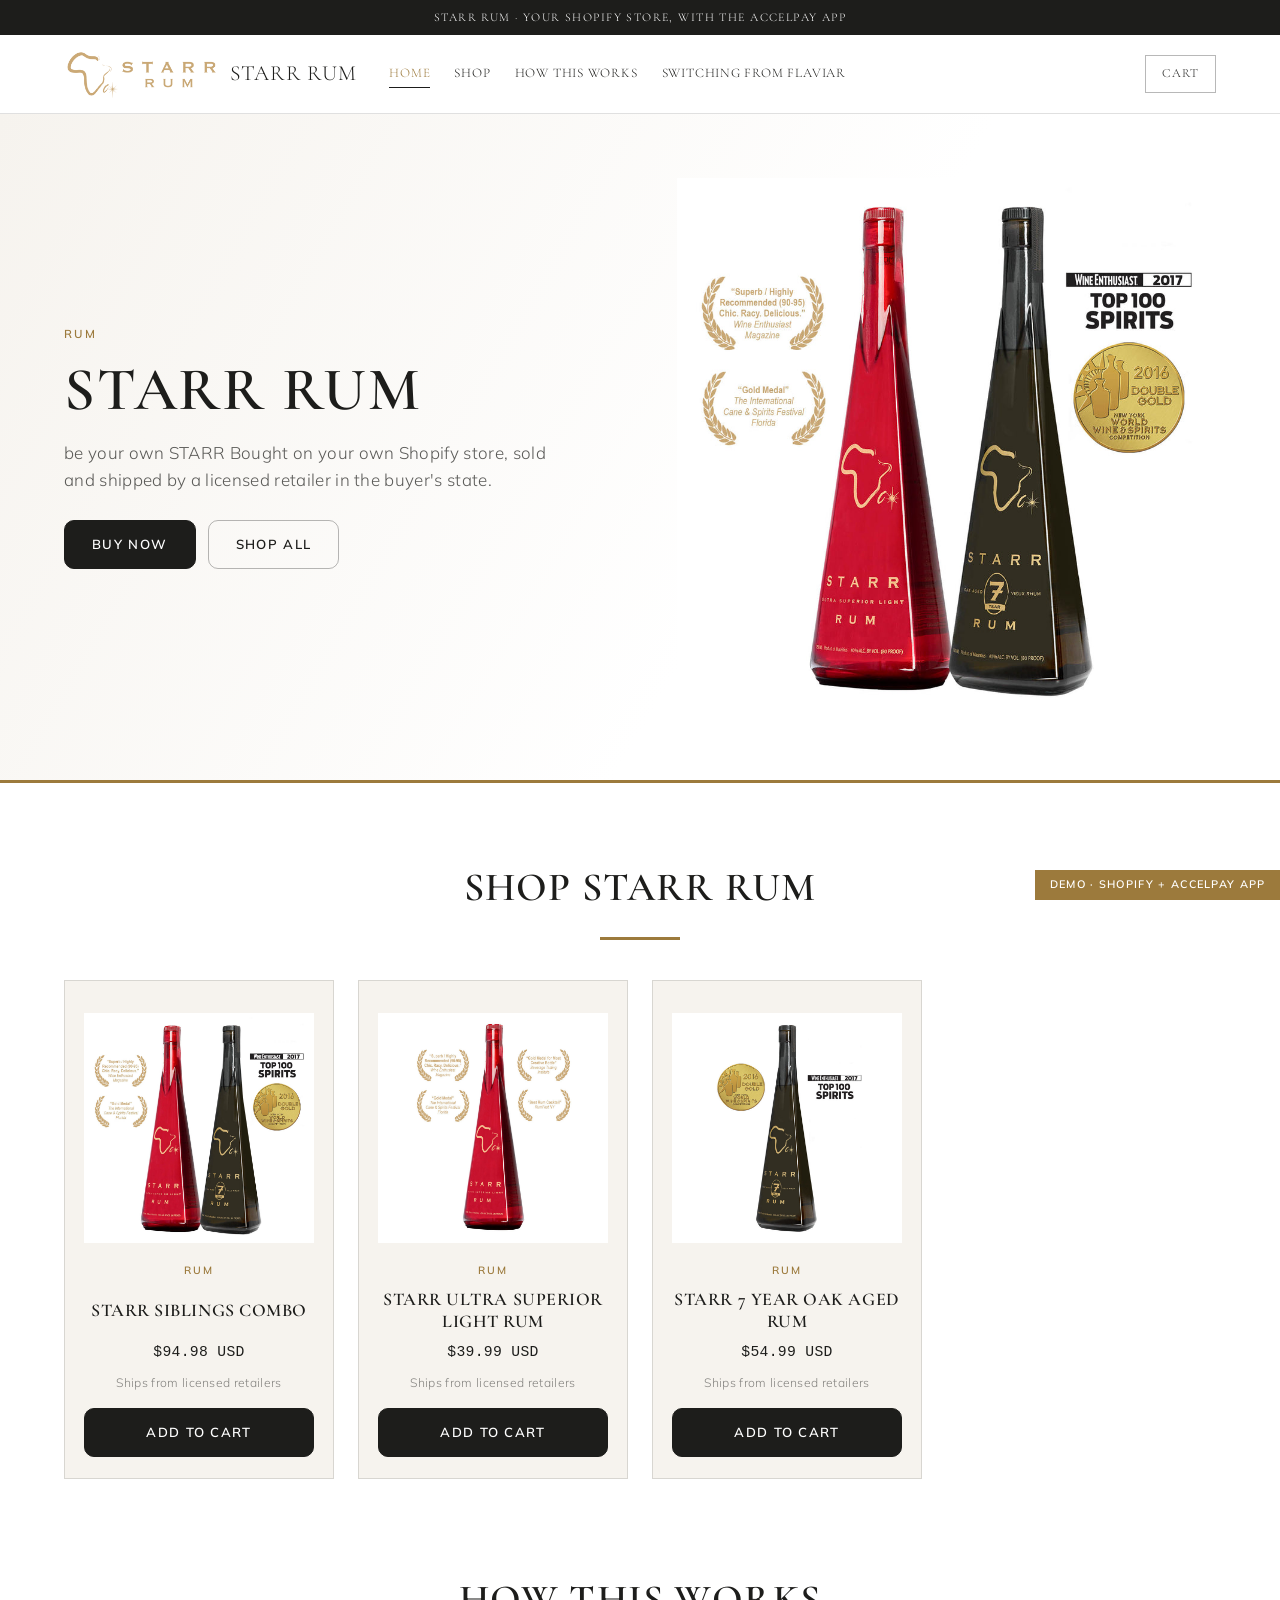
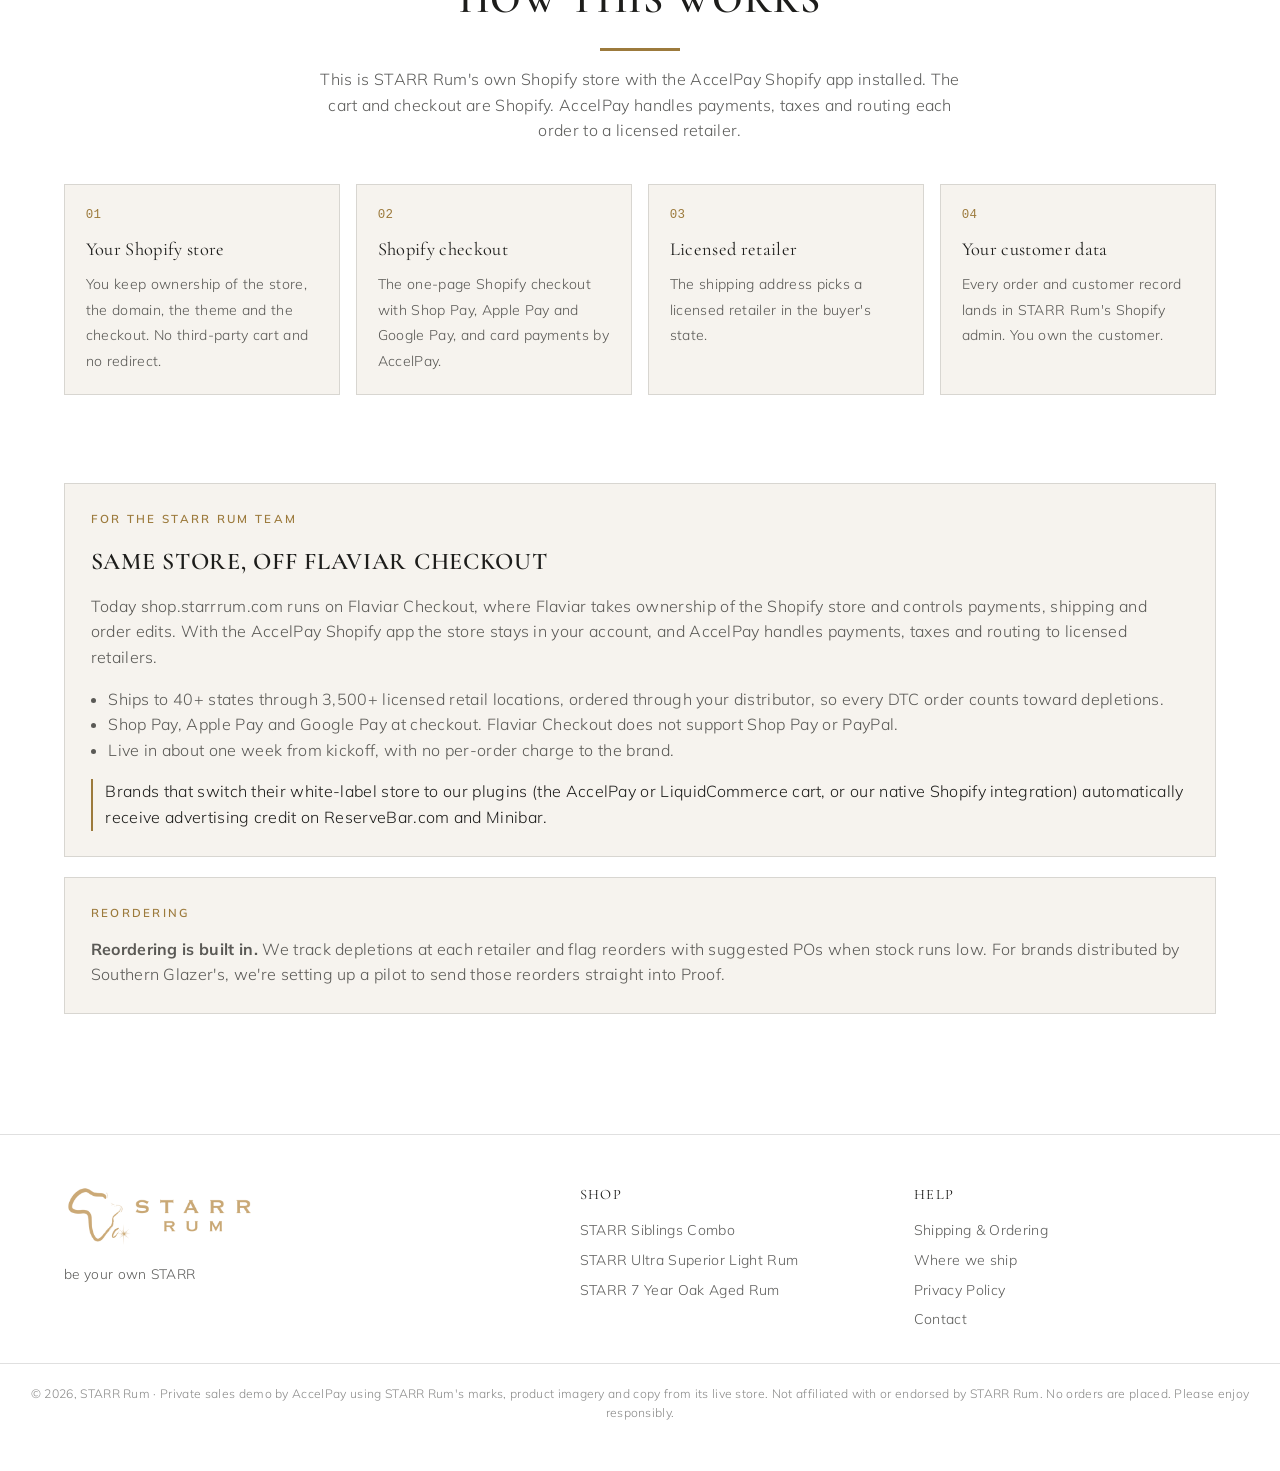
==== index.html @ 3e8ddb66 "Flaviar switch demo, Nov 2026" ====
<!doctype html>
<html lang="en">
<head>
<meta charset="utf-8">
<meta name="viewport" content="width=device-width,initial-scale=1">
<title>STARR Rum | AccelPay demo</title>
<meta name="robots" content="noindex,nofollow">
<link rel="icon" href="assets/logo.png">
<link rel="preconnect" href="https://fonts.googleapis.com">
<link rel="preconnect" href="https://fonts.gstatic.com" crossorigin>
<link rel="stylesheet" href="https://fonts.googleapis.com/css2?family=Cormorant+Garamond:wght@500;600;700&family=Mulish:wght@300;400;600;700&display=swap">
<link rel="stylesheet" href="styles.css?v=1">
</head>
<body>
<div class="announce">STARR Rum &middot; your Shopify store, with the AccelPay app</div>
<header class="top">
  <div class="hdr">
    <a href="index.html" class="brand-link"><img class="logo" src="assets/logo.png" alt="STARR Rum"><span class="wordmark">STARR Rum</span></a>
    <nav class="main">
      <a href="index.html" aria-current="page">Home</a><a href="index.html#shop">Shop</a><a href="index.html#how">How this works</a><a href="index.html#switch">Switching from Flaviar</a>
    </nav>
    <div class="hdr-actions">
      <button class="burger" id="burger" aria-label="Menu">&#9776;</button>
      <button class="cart-pill" data-cart-toggle aria-label="Open cart">
        <span class="lbl">Cart</span>
        <span class="count" data-cart-count hidden>0</span>
      </button>
    </div>
  </div>
</header>

<section class="hero">
  <div class="hero-inner">
    <div>
      <div class="eyebrow">rum</div>
      <h1>STARR Rum</h1>
      <p>be your own STARR Bought on your own Shopify store, sold and shipped by a licensed retailer in the buyer's state.</p>
      <div style="display:flex;gap:.75rem;flex-wrap:wrap"><a class="btn" href="product.html?p=rum-bundle">Buy now</a><a class="btn ghost" href="#shop">Shop all</a></div>
    </div>
    <div class="shot"><img src="assets/p-rum-bundle.jpg" alt="STARR Siblings Combo"></div>
  </div>
</section>

<section class="band" id="shop">
  <div class="section-head">
    <h2>Shop STARR Rum</h2>
    <div class="rule"></div>
    <p style="font-size:.9rem;color:var(--muted)"></p>
  </div>
  <div class="grid" id="collection-grid"></div>
</section>

<section class="band" id="how" style="padding-top:1rem">
  <div class="section-head">
    <h2>How this works</h2>
    <div class="rule"></div>
    <p>This is STARR Rum's own Shopify store with the AccelPay Shopify app installed. The cart and checkout are Shopify. AccelPay handles payments, taxes and routing each order to a licensed retailer.</p>
  </div>
  <div class="how">
    <div class="step"><span class="n">01</span><b>Your Shopify store</b><span>You keep ownership of the store, the domain, the theme and the checkout. No third-party cart and no redirect.</span></div>
    <div class="step"><span class="n">02</span><b>Shopify checkout</b><span>The one-page Shopify checkout with Shop Pay, Apple Pay and Google Pay, and card payments by AccelPay.</span></div>
    <div class="step"><span class="n">03</span><b>Licensed retailer</b><span>The shipping address picks a licensed retailer in the buyer's state.</span></div>
    <div class="step"><span class="n">04</span><b>Your customer data</b><span>Every order and customer record lands in STARR Rum's Shopify admin. You own the customer.</span></div>
  </div>
</section>

<section class="band" id="switch" style="padding-top:1rem">
  <div class="panel">
    <div class="eyebrow">For the STARR Rum team</div>
    <h2>Same store, off Flaviar Checkout</h2>
    <p style="margin:0 0 1rem">Today shop.starrrum.com runs on Flaviar Checkout, where Flaviar takes ownership of the Shopify store and controls payments, shipping and order edits. With the AccelPay Shopify app the store stays in your account, and AccelPay handles payments, taxes and routing to licensed retailers.</p>
    <ul style="margin:0 0 1rem;padding-left:1.1rem"><li>Ships to 40+ states through 3,500+ licensed retail locations, ordered through your distributor, so every DTC order counts toward depletions.</li><li>Shop Pay, Apple Pay and Google Pay at checkout. Flaviar Checkout does not support Shop Pay or PayPal.</li><li>Live in about one week from kickoff, with no per-order charge to the brand.</li></ul>
    <p class="credit">Brands that switch their white-label store to our plugins (the AccelPay or LiquidCommerce cart, or our native Shopify integration) automatically receive advertising credit on ReserveBar.com and Minibar.</p>
  </div>
  <div class="panel">
    <div class="eyebrow">Reordering</div>
    <p style="margin:0" class="reorder"><b>Reordering is built in.</b> We track depletions at each retailer and flag reorders with suggested POs when stock runs low. For brands distributed by Southern Glazer's, we're setting up a pilot to send those reorders straight into Proof.</p>
  </div>
</section>
<footer class="site">
  <div class="ft">
    <div>
      <img src="assets/logo.png" alt="STARR Rum" style="height:64px;width:auto">
      <p style="font-size:.86rem;margin-top:1rem;max-width:24rem;color:var(--muted)">be your own STARR</p>
    </div>
    <div><h4>Shop</h4><ul><li><a href="product.html?p=rum-bundle">STARR Siblings Combo</a></li><li><a href="product.html?p=ultra-superior-light-rum">STARR Ultra Superior Light Rum</a></li><li><a href="product.html?p=oak-age-7yr-vieux-rhum-rum">STARR 7 Year Oak Aged Rum</a></li></ul></div>
    <div><h4>Help</h4><ul>
      <li><a href="index.html#how">Shipping &amp; Ordering</a></li>
      <li><a href="index.html#how">Where we ship</a></li>
      <li><a href="#">Privacy Policy</a></li>
      <li><a href="#">Contact</a></li></ul></div>
  </div>
  <div class="legal-row">
    &copy; 2026, STARR Rum &middot; Private sales demo by AccelPay using STARR Rum's marks, product imagery and copy from its live store. Not affiliated with or endorsed by STARR Rum.
    No orders are placed. Please enjoy responsibly.
  </div>
</footer>

<div class="scrim" id="scrim"></div>
<aside class="drawer" id="drawer" aria-label="Your cart">
  <div class="dh"><h2>Your cart</h2><button class="x" id="drawer-close" aria-label="Close">&times;</button></div>
  <div class="cols"><span>Product</span><span>Total</span></div>
  <div class="items" id="drawer-items"></div>
  <div class="df" id="drawer-foot"></div>
</aside>
<div class="ribbon">Demo &middot; Shopify + AccelPay app</div>
<script src="data.js?v=1"></script>
<script src="app.js?v=1"></script>
</body>
</html>
---- styles.css ----
/* STARR Rum x AccelPay demo. Base: woodsonwhiskey-accelpay-demo. */

:root {
  --black: #ffffff; --panel: #f6f3ee; --panel-2: #ece7df; --ink: #1d1d1b;
  --muted: rgba(29,29,27,.72); --muted-2: rgba(29,29,27,.52); --line: rgba(0,0,0,.12); --line-2: rgba(0,0,0,.28);
  --gold: #1d1d1b; --gold-hi: #9c7a3c; --gold-soft: rgba(0,0,0,.05); --green: #2f6b4f; --red: #c00000;
  --head: #1d1d1b; --btn-ink: #ffffff; --img-bg: #f6f3ee; --drawer-bg: #ffffff; --ann-bg: #1d1d1b; --ann-ink: #ffffff; --co-head-bg: #ffffff;
  --serif: "Cormorant Garamond", Georgia, serif; --sans: "Mulish", -apple-system, BlinkMacSystemFont, "Helvetica Neue", Arial, sans-serif;
  --mono: ui-monospace, SFMono-Regular, Menlo, monospace; --maxw: 1200px; --btn-radius: 10px;
  --cart-glyph: url("data:image/svg+xml;utf8,<svg xmlns='http://www.w3.org/2000/svg' viewBox='0 0 24 24' fill='none' stroke='black' stroke-width='2' stroke-linecap='round' stroke-linejoin='round'><path d='M6 2 3 6v14a2 2 0 0 0 2 2h14a2 2 0 0 0 2-2V6l-3-4z'/><path d='M3 6h18'/><path d='M16 10a4 4 0 0 1-8 0'/></svg>");
}

* { box-sizing: border-box; }
html { scroll-behavior: smooth; }
body {
  margin: 0; background: var(--black); color: var(--ink);
  font-family: var(--sans); font-weight: 300; font-size: 16px; line-height: 1.6;
  letter-spacing: .02em; -webkit-font-smoothing: antialiased;
}
img { max-width: 100%; display: block; }
a { color: inherit; }
button { font: inherit; cursor: pointer; color: inherit; }
:focus-visible { outline: 2px solid var(--gold); outline-offset: 2px; }

/* ---------------------------------------------------------------- header */
.announce {
  background: var(--ann-bg); color: var(--ann-ink); text-align: center;
  font-family: var(--serif); font-size: .74rem; letter-spacing: .12em;
  text-transform: uppercase; padding: .5rem 1rem;
}
header.top { position: sticky; top: 0; z-index: 60; background: var(--black); border-bottom: 1px solid var(--line); }
.hdr { max-width: var(--maxw); margin: 0 auto; padding: .8rem 1.5rem; display: flex; align-items: center; gap: 2rem; }
.hdr img.logo { height: 62px; width: auto; }
nav.main { display: flex; gap: 1.5rem; flex-wrap: wrap; }
nav.main a {
  font-family: var(--serif); font-size: .82rem; letter-spacing: .06em; text-transform: uppercase;
  text-decoration: none; color: var(--head); padding: .2rem 0; border-bottom: 1px solid transparent;
}
nav.main a:hover, nav.main a[aria-current] { color: var(--gold-hi); border-bottom-color: var(--gold); }
.hdr-actions { margin-left: auto; display: flex; align-items: center; gap: .75rem; }
.cart-pill {
  display: inline-flex; align-items: center; gap: .5rem; background: transparent;
  border: 1px solid var(--line-2); color: var(--head); padding: .5rem 1rem;
  font-family: var(--serif); font-size: .78rem; letter-spacing: .08em; text-transform: uppercase;
}
.cart-pill:hover { border-color: var(--gold); color: var(--gold-hi); }
.cart-pill .count {
  background: var(--gold); color: var(--btn-ink); min-width: 1.35rem; height: 1.35rem; border-radius: 999px;
  display: inline-grid; place-items: center; font-family: var(--mono); font-size: .7rem; padding: 0 .3rem;
}
.cart-pill .count[hidden] { display: none; }
.burger { display: none; background: none; border: none; font-size: 1.5rem; line-height: 1; color: var(--head); }

/* ---------------------------------------------------------------- type + buttons */
.eyebrow { font-family: var(--sans); font-size: .72rem; font-weight: 600; letter-spacing: .2em; text-transform: uppercase; color: var(--gold-hi); margin-bottom: .9rem; }
h1, h2, h3 { font-family: var(--serif); font-weight: 400; letter-spacing: .03em; }
.rule { width: 190px; height: 2px; margin: 1.1rem auto 0; background: linear-gradient(90deg, transparent, var(--gold), transparent); }

.btn {
  display: inline-flex; align-items: center; justify-content: center; gap: .5rem;
  background: var(--gold); color: var(--btn-ink); border: 1px solid var(--gold); border-radius: var(--btn-radius, 0);
  padding: .8rem 1.7rem; font-family: var(--sans); font-weight: 600; font-size: .82rem;
  letter-spacing: .1em; text-transform: uppercase; text-decoration: none;
}
.btn:hover { background: var(--gold-hi); border-color: var(--gold-hi); }
.btn.ghost { background: transparent; color: var(--head); border-color: var(--line-2); }
.btn.ghost:hover { border-color: var(--gold); color: var(--gold-hi); }
.btn:disabled { opacity: .4; cursor: not-allowed; }
.btn.block { width: 100%; }

/* ---------------------------------------------------------------- hero */
.hero { position: relative; overflow: hidden; border-bottom: 1px solid var(--line); }
.hero-inner { max-width: var(--maxw); margin: 0 auto; padding: 4rem 1.5rem; display: grid; grid-template-columns: 1.05fr 1fr; gap: 3rem; align-items: center; }
.hero h1 { font-size: clamp(2.3rem, 5.4vw, 3.8rem); line-height: 1.08; margin: 0 0 1rem; text-transform: uppercase; }
.hero p { color: var(--muted); font-size: 1.06rem; margin: 0 0 1.7rem; max-width: 32rem; }
.hero .shot img { width: 100%; max-height: 560px; object-fit: contain; }

/* ---------------------------------------------------------------- sections */
.band { max-width: var(--maxw); margin: 0 auto; padding: 4.5rem 1.5rem; }
.section-head { text-align: center; margin-bottom: 2.5rem; }
.section-head h2 { font-size: clamp(1.8rem, 4vw, 2.5rem); margin: 0; text-transform: uppercase; }
.section-head p { color: var(--muted); margin: 1rem auto 0; max-width: 40rem; }

.grid { display: grid; grid-template-columns: repeat(auto-fill, minmax(240px, 1fr)); gap: 1.5rem; }
.card {
  background: var(--panel); border: 1px solid var(--line); padding: 1.4rem 1.2rem 1.3rem;
  display: flex; flex-direction: column; gap: .55rem; text-align: center; text-decoration: none; color: inherit;
}
.card:hover { border-color: var(--gold); }
.card .shot { height: 250px; display: grid; place-items: center; overflow: hidden; }
.card .shot img { max-height: 250px; width: auto; object-fit: contain; }
.card h3 { font-size: 1.12rem; margin: 0; line-height: 1.25; text-transform: uppercase; min-height: 2.8rem; display: grid; place-items: center; }
.card .tag { font-size: .66rem; font-weight: 600; letter-spacing: .16em; text-transform: uppercase; color: var(--gold-hi); }
.card .price { font-family: var(--mono); font-size: .92rem; margin-top: auto; }
.card .avail { font-size: .76rem; color: var(--muted-2); }

.split { display: grid; grid-template-columns: 1fr 1fr; gap: 3rem; align-items: center; }
.split img { width: 100%; }
.split p { color: var(--muted); }

/* how it works */
.how { display: grid; grid-template-columns: repeat(4, 1fr); gap: 1rem; }
.how .step { border: 1px solid var(--line); padding: 1.3rem; background: var(--panel); }
.how .step b { display: block; font-family: var(--serif); font-weight: 400; font-size: 1.15rem; margin-bottom: .4rem; color: var(--head); }
.how .step span { font-size: .88rem; color: var(--muted); }
.how .step .n { font-family: var(--mono); color: var(--gold-hi); font-size: .78rem; display: block; margin-bottom: .6rem; }

.rb-note {
  display: flex; align-items: center; gap: .75rem; border: 1px solid var(--line); background: var(--panel);
  padding: .7rem .9rem; font-size: .84rem; color: var(--muted);
}
.rb-note b { color: var(--head); font-weight: 600; }
.rb-note a { color: var(--gold-hi); }
.rb-mark { font-family: var(--serif); font-size: .72rem; letter-spacing: .14em; text-transform: uppercase; border: 1px solid var(--gold); color: var(--gold-hi); padding: .2rem .45rem; white-space: nowrap; }

/* ---------------------------------------------------------------- product page (Shopify theme) */
.pdp { display: grid; grid-template-columns: minmax(0,1fr) minmax(0,1fr); gap: 3rem; align-items: start; }
.pdp .gallery { display: flex; flex-direction: column; gap: .8rem; min-width: 0; }
.pdp .gallery .main { background: var(--img-bg); display: grid; place-items: center; min-height: 420px; }
.pdp .gallery .main img { max-height: 560px; width: auto; object-fit: contain; }
.pdp .thumbs { display: flex; gap: .5rem; }
.pdp .thumbs button { width: 64px; height: 64px; border: 1px solid var(--line); background: var(--img-bg); padding: 3px; display: grid; place-items: center; }
.pdp .thumbs button[aria-selected="true"] { border-color: var(--gold); }
.pdp .thumbs img { max-height: 100%; width: auto; }
.pdp .info { display: flex; flex-direction: column; gap: 1rem; min-width: 0; padding-left: 1.5rem; border-left: 1px solid var(--line); }
.pdp h1 { font-size: 2rem; margin: 0; text-transform: uppercase; line-height: 1.15; }
.pdp .price { font-size: 1.05rem; }
.pdp .small { font-size: .8rem; color: var(--muted); }
.pdp .small a { color: var(--gold-hi); }
.pdp .qty-wrap { display: flex; flex-direction: column; gap: .35rem; font-size: .8rem; color: var(--muted); }
.pdp .desc p { color: var(--muted); margin: 0 0 .9rem; font-size: .95rem; }
.pdp .desc b { color: var(--head); font-weight: 600; }
.qty { display: inline-flex; align-items: center; border: 1px solid var(--line-2); width: max-content; }
.qty button { background: none; border: none; width: 2.6rem; min-height: 2.8rem; font-size: 1.1rem; }
.qty span, .qty input { font-family: var(--sans); min-width: 2.2rem; text-align: center; font-size: .95rem; }
.atc { max-width: 380px; }
.fulfil-line { display: flex; gap: .6rem; align-items: flex-start; font-size: .82rem; color: var(--muted); border: 1px solid var(--line); padding: .7rem .8rem; max-width: 460px; }
.fulfil-line img { width: 22px; height: 22px; border-radius: 5px; flex: none; }
.notice { font-size: .85rem; color: var(--muted); border-left: 2px solid var(--gold); padding: .2rem 0 .2rem .75rem; }

/* ---------------------------------------------------------------- Shopify cart drawer (Dawn-style) */
.scrim { position: fixed; inset: 0; background: rgba(0,0,0,.6); opacity: 0; pointer-events: none; transition: opacity .25s; z-index: 90; }
.scrim.on { opacity: 1; pointer-events: auto; }
.drawer { position: fixed; top: 0; right: 0; height: 100%; width: min(420px, 100%); background: var(--drawer-bg); border-left: 1px solid var(--line); z-index: 100; display: flex; flex-direction: column; transform: translateX(100%); transition: transform .28s ease; }
.drawer.on { transform: none; }
.drawer .dh { display: flex; align-items: center; justify-content: space-between; padding: 1.4rem 1.5rem 1rem; }
.drawer .dh h2 { font-size: 1.5rem; margin: 0; }
.drawer .x { background: none; border: none; font-size: 1.7rem; line-height: 1; color: var(--muted); }
.drawer .cols { display: flex; justify-content: space-between; font-size: .66rem; letter-spacing: .12em; text-transform: uppercase; color: var(--muted-2); padding: 0 1.5rem .6rem; border-bottom: 1px solid var(--line); }
.drawer .items { flex: 1; overflow-y: auto; padding: 0 1.5rem; }
.cline { display: grid; grid-template-columns: 76px minmax(0,1fr) auto; gap: 1rem; padding: 1.2rem 0; border-bottom: 1px solid var(--line); }
.cline .im { background: var(--img-bg); display: grid; place-items: center; height: 92px; }
.cline .im img { max-height: 88px; width: auto; }
.cline .nm { font-size: .92rem; line-height: 1.3; }
.cline .pr { font-size: .84rem; color: var(--muted); margin: .2rem 0 .6rem; }
.cline .qrow { display: flex; align-items: center; gap: .6rem; }
.cline .qty button { min-height: 2.2rem; width: 2.2rem; }
.cline .rm { background: none; border: none; color: var(--muted); font-size: 1rem; padding: 0; }
.cline .tot { font-size: .9rem; }
.empty { text-align: center; color: var(--muted); padding: 3rem 1rem; }
.drawer .df { border-top: 1px solid var(--line); padding: 1.2rem 1.5rem 1.5rem; display: flex; flex-direction: column; gap: .7rem; }
.drawer .df .est { display: flex; justify-content: space-between; font-size: 1rem; }
.drawer .df .small { font-size: .78rem; color: var(--muted); }

/* ---------------------------------------------------------------- Shopify one-page checkout */
body.co { background: #fff; color: #141414; font-family: -apple-system, BlinkMacSystemFont, "Segoe UI", Roboto, "Helvetica Neue", Arial, sans-serif; font-weight: 400; letter-spacing: 0; }
.co-head { border-bottom: 1px solid #dedede; background: var(--co-head-bg); }
.co-head .in { max-width: 1100px; margin: 0 auto; padding: .9rem 1.5rem; display: flex; align-items: center; justify-content: space-between; }
.co-head img { height: 54px; width: auto; }
.co-head a.bag { color: var(--gold-hi); font-size: .85rem; text-decoration: none; }
.checkout { display: grid; grid-template-columns: minmax(0,1.15fr) minmax(0,1fr); min-height: calc(100vh - 80px); }
.co-left { padding: 2.2rem clamp(1rem, 4vw, 3.5rem); min-width: 0; }
.co-left .inner { max-width: 560px; margin-left: auto; }
.co-right { background: #f5f5f5; border-left: 1px solid #dedede; padding: 2.2rem clamp(1rem, 3vw, 3rem); min-width: 0; }
.co-right .inner { max-width: 440px; position: sticky; top: 1.5rem; }
.co-h { font-size: 1.3rem; font-weight: 600; margin: 1.8rem 0 .8rem; display: flex; align-items: baseline; justify-content: space-between; gap: 1rem; }
.co-h:first-child { margin-top: 0; }
.co-h small { font-size: .82rem; font-weight: 400; color: #707070; }
.co-field { width: 100%; border: 1px solid #d9d9d9; border-radius: 5px; padding: .85rem .8rem; font: inherit; font-size: .92rem; margin-bottom: .7rem; background: #fff; color: #141414; min-width: 0; }
.co-field:focus { outline: none; border-color: #000; box-shadow: 0 0 0 1px #000; }
.co-row { display: grid; grid-template-columns: 1fr 1fr; gap: .7rem; }
.co-row3 { display: grid; grid-template-columns: 1.3fr 1fr 1fr; gap: .7rem; }
.co-chk { display: flex; gap: .55rem; align-items: center; font-size: .86rem; margin: .1rem 0 .4rem; }
.co-chk input { accent-color: #000; width: 16px; height: 16px; }
.co-empty { background: #f5f5f5; border-radius: 5px; padding: 1rem; font-size: .88rem; color: #707070; }
.rates { border: 1px solid #d9d9d9; border-radius: 5px; overflow: hidden; }
.rate { display: flex; align-items: center; gap: .8rem; padding: .95rem .9rem; border-bottom: 1px solid #d9d9d9; cursor: pointer; }
.rate:last-child { border-bottom: none; }
.rate.on { background: #f6f3ec; box-shadow: inset 0 0 0 1px #000; }
.rate input { accent-color: #000; width: 17px; height: 17px; flex: none; }
.rate .ic { width: 30px; height: 30px; border-radius: 7px; flex: none; }
.rate .t { flex: 1; min-width: 0; font-size: .9rem; }
.rate .t span { display: block; color: #707070; font-size: .8rem; margin-top: .1rem; }
.rate .p { font-size: .9rem; font-weight: 600; white-space: nowrap; }
.callout { display: flex; gap: .55rem; align-items: flex-start; font-size: .78rem; color: #5b4a26; background: #f6f1e6; border: 1px solid #e6dcc6; border-radius: 5px; padding: .6rem .75rem; margin-top: .7rem; }
.callout b { font-weight: 600; }
.callout .dot { width: 8px; height: 8px; border-radius: 50%; background: var(--gold); flex: none; margin-top: .35rem; }
.pay-box { border: 1px solid #d9d9d9; border-radius: 5px; overflow: hidden; }
.pay-box .ph { display: flex; justify-content: space-between; align-items: center; background: #f6f3ec; padding: .85rem .9rem; border-bottom: 1px solid #d9d9d9; font-size: .9rem; box-shadow: inset 0 0 0 1px #000; }
.pay-box .ph .cards { display: flex; gap: .3rem; }
.pay-box .ph .cards span { font-size: .62rem; font-weight: 700; border: 1px solid #cfcfcf; border-radius: 3px; padding: .1rem .3rem; background: #fff; color: #333; }
.pay-box .pb { padding: .9rem; background: #fafafa; }
.pay-btn { width: 100%; background: #000; color: #fff; border: none; border-radius: 5px; padding: 1.1rem; font-size: 1.05rem; font-weight: 600; margin-top: 1.2rem; }
.pay-btn:disabled { opacity: .4; cursor: not-allowed; }
.co-legal { font-size: .76rem; color: #707070; margin-top: .9rem; }
.co-links { display: flex; gap: 1rem; flex-wrap: wrap; font-size: .76rem; color: #707070; border-top: 1px solid #e3e3e3; margin-top: 2rem; padding-top: 1rem; }
.os-item { display: flex; gap: .9rem; align-items: center; padding: .4rem 0 1rem; }
.os-item .im { width: 64px; height: 64px; border: 1px solid #dedede; border-radius: 8px; background: var(--img-bg); position: relative; display: grid; place-items: center; padding: 4px; flex: none; }
.os-item .im img { max-height: 100%; width: auto; }
.os-item .im .q { position: absolute; top: -9px; right: -9px; background: #666; color: #fff; min-width: 21px; height: 21px; border-radius: 11px; font-size: .74rem; display: grid; place-items: center; padding: 0 5px; }
.os-item .nm { flex: 1; min-width: 0; font-size: .88rem; }
.os-item .nm span { display: block; color: #707070; font-size: .78rem; }
.os-item .pr { font-size: .88rem; }
.os-disc { display: flex; gap: .6rem; margin: .6rem 0 1.2rem; }
.os-disc input { flex: 1; min-width: 0; border: 1px solid #d9d9d9; border-radius: 5px; padding: .8rem; font: inherit; font-size: .9rem; }
.os-disc button { border: 1px solid #d9d9d9; background: #ececec; color: #777; border-radius: 5px; padding: 0 1.1rem; font-weight: 600; }
.os-line { display: flex; justify-content: space-between; font-size: .88rem; padding: .3rem 0; gap: 1rem; }
.os-line .m { color: #555; }
.os-line.total { font-size: 1.2rem; font-weight: 600; padding-top: .8rem; }
.os-line.total small { font-size: .74rem; color: #707070; font-weight: 400; margin-right: .4rem; }
.thanks { max-width: 600px; margin: 0 auto; padding: 4rem 1.5rem; text-align: center; }
.thanks h1 { font-size: 2rem; margin: 0 0 .5rem; font-weight: 600; font-family: inherit; letter-spacing: 0; }
.thanks p { color: #555; }
.thanks .num { font-family: var(--mono); color: #000; }

/* express checkout buttons (Shopify accelerated checkout) */
.xpay { display: grid; grid-template-columns: repeat(3, minmax(0,1fr)); gap: .5rem; }
.xpay .xb { height: 42px; border: none; border-radius: 5px; display: flex; align-items: center; justify-content: center; gap: .15rem; font-family: -apple-system, BlinkMacSystemFont, "Segoe UI", Roboto, Arial, sans-serif; font-size: 1.05rem; color: #fff; letter-spacing: 0; text-transform: none; }
.xpay.big .xb { height: 48px; }
.xpay .xb span { font-weight: 500; }
.xpay .shop { background: #5a31f4; }
.xpay .shop b { font-weight: 800; font-style: italic; letter-spacing: -.02em; margin-right: .1rem; }
.xpay .apple { background: #000; border: 1px solid #333; }
.xpay .google { background: #000; border: 1px solid #333; }
.xpay .google .g { font-weight: 700; background: linear-gradient(90deg,#4285f4,#ea4335,#fbbc05,#34a853); -webkit-background-clip: text; background-clip: text; color: transparent; margin-right: .15rem; }
.xp-title { text-align: center; font-size: .85rem; color: #707070; margin-bottom: .6rem; }
.or { display: flex; align-items: center; gap: .8rem; color: #707070; font-size: .78rem; margin: 1.4rem 0 .6rem; }
.or::before, .or::after { content: ""; flex: 1; height: 1px; background: #dedede; }

/* panel on the home page */
.panel { background: var(--panel); border: 1px solid var(--line); padding: 1.6rem; }
.panel + .panel { margin-top: 1.25rem; }
.panel h2 { margin: 0 0 .8rem; font-size: 1.5rem; text-transform: uppercase; }
.panel p, .panel li { color: var(--muted); }
.panel .credit { border-left: 2px solid var(--gold); padding-left: .8rem; margin: 0; color: var(--ink); }

/* ---------------------------------------------------------------- footer */
footer.site { border-top: 1px solid var(--line); margin-top: 3rem; }
.ft { max-width: var(--maxw); margin: 0 auto; padding: 3rem 1.5rem 2rem; display: grid; grid-template-columns: 1.6fr 1fr 1fr; gap: 2rem; }
.ft h4 { font-family: var(--serif); font-weight: 400; font-size: .9rem; letter-spacing: .1em; text-transform: uppercase; color: var(--head); margin: 0 0 .8rem; }
.ft ul { list-style: none; margin: 0; padding: 0; display: flex; flex-direction: column; gap: .45rem; font-size: .88rem; color: var(--muted); }
.ft a { text-decoration: none; }
.ft a:hover { color: var(--gold-hi); }
.legal-row { border-top: 1px solid var(--line); padding: 1.25rem 1.5rem 3rem; text-align: center; font-size: .76rem; color: var(--muted-2); }

.ribbon { position: fixed; right: 0; bottom: 0; z-index: 120; background: var(--gold); color: var(--btn-ink); font-size: .68rem; font-weight: 600; letter-spacing: .12em; text-transform: uppercase; padding: .4rem .9rem; }

/* ---------------------------------------------------------------- responsive */
@media (max-width: 960px) {
  .pdp { grid-template-columns: 1fr; gap: 1.5rem; }
  .pdp .info { padding-left: 0; border-left: 0; }
  .checkout { grid-template-columns: 1fr; }
  .co-right { border-left: 0; border-top: 1px solid #dedede; order: -1; }
  .co-left .inner, .co-right .inner { margin: 0 auto; position: static; }
  .hero-inner, .split { grid-template-columns: 1fr; gap: 2rem; }
  .how { grid-template-columns: 1fr 1fr; }
  .ft { grid-template-columns: 1fr 1fr; }
}
@media (max-width: 720px) {
  .co-row, .co-row3 { grid-template-columns: 1fr; gap: 0; }
  .pdp .gallery .main { min-height: 300px; }
  .pdp .gallery .main img { max-height: 340px; }
  .hdr { padding: .6rem 1rem; gap: .75rem; position: relative; }
  .hdr img.logo { height: 46px; }
  nav.main { display: none; }
  nav.main.open { display: flex; flex-direction: column; position: absolute; top: 100%; left: 0; right: 0; background: var(--black); border-bottom: 1px solid var(--line); padding: 1rem 1.5rem; gap: .9rem; }
  .burger { display: block; }
  .hdr-actions { margin-left: auto; }
  .cart-pill { padding: .5rem .8rem; }
  .cart-pill .lbl { display: none; }
  .cart-pill::before { content: ""; width: 1rem; height: 1rem; flex: none; background: currentColor; -webkit-mask: var(--cart-glyph) center/contain no-repeat; mask: var(--cart-glyph) center/contain no-repeat; }
  .band { padding: 3rem 1rem; }
  .hero-inner { padding: 2.5rem 1rem; }
  .how { grid-template-columns: 1fr; }
  .ft { grid-template-columns: 1fr; padding: 2.5rem 1rem 1.5rem; }
  .rb-note { flex-wrap: wrap; }
}


.brand-link { display: flex; align-items: center; gap: .6rem; text-decoration: none; }
.hdr img.logo { height: 52px; max-width: 200px; object-fit: contain; }
.wordmark { font-family: var(--serif); font-size: 1.35rem; letter-spacing: .06em; text-transform: uppercase; color: var(--head); white-space: nowrap; }
.co-head img { height: 44px; max-width: 200px; object-fit: contain; }
h1, h2, h3 { font-weight: 600; }
.hero { background: linear-gradient(120deg, var(--panel) 0%, var(--black) 60%); border-bottom: 3px solid var(--gold-hi); }
.rule { background: var(--gold-hi); height: 3px; width: 80px; }
.card .shot { background: var(--img-bg); }
.card:hover { border-color: var(--gold-hi); }
.btn:hover, .btn.ghost:hover { filter: brightness(1.15); }
.panel .credit { border-left-color: var(--gold-hi); }
.ribbon { background: var(--gold-hi); color: #fff; }
.cart-pill .count { background: var(--gold-hi); color: #fff; }
.callout .dot { background: var(--gold-hi); }
@media (max-width: 720px) { .wordmark { display: none; } }
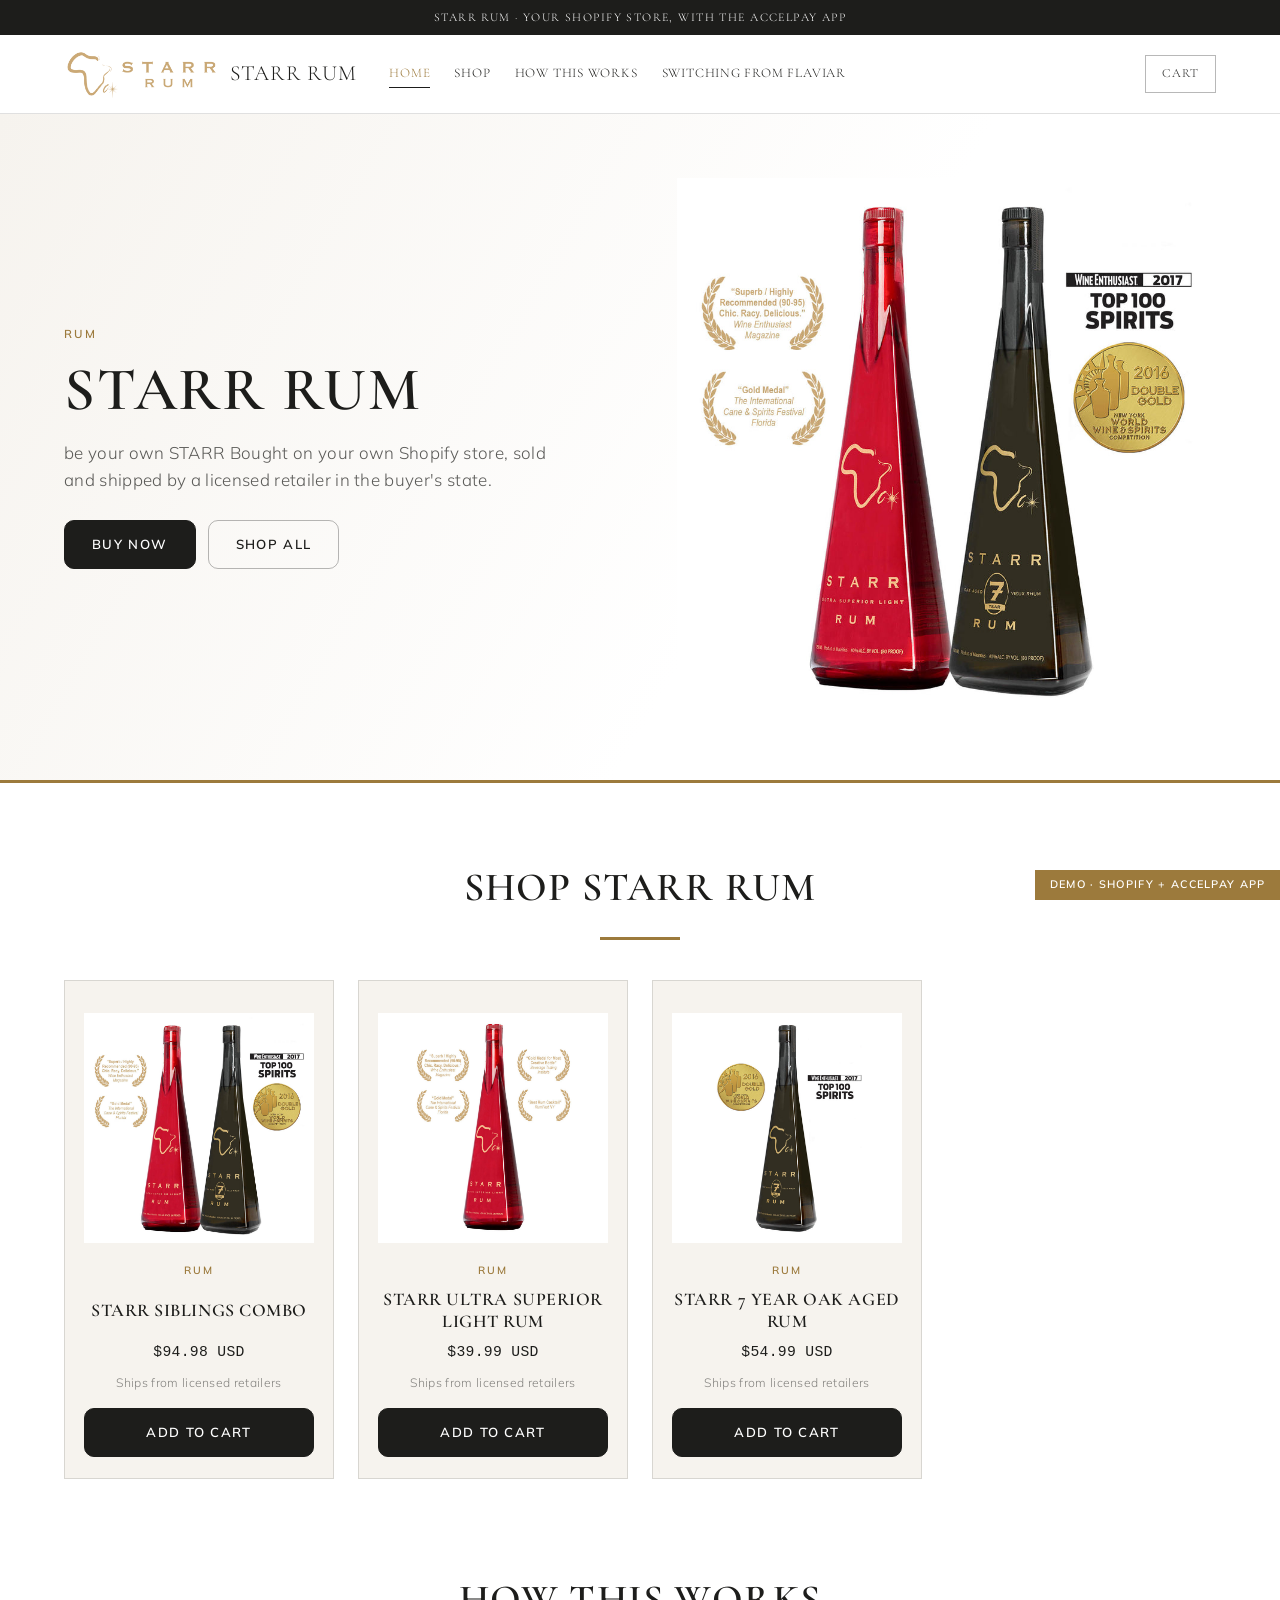
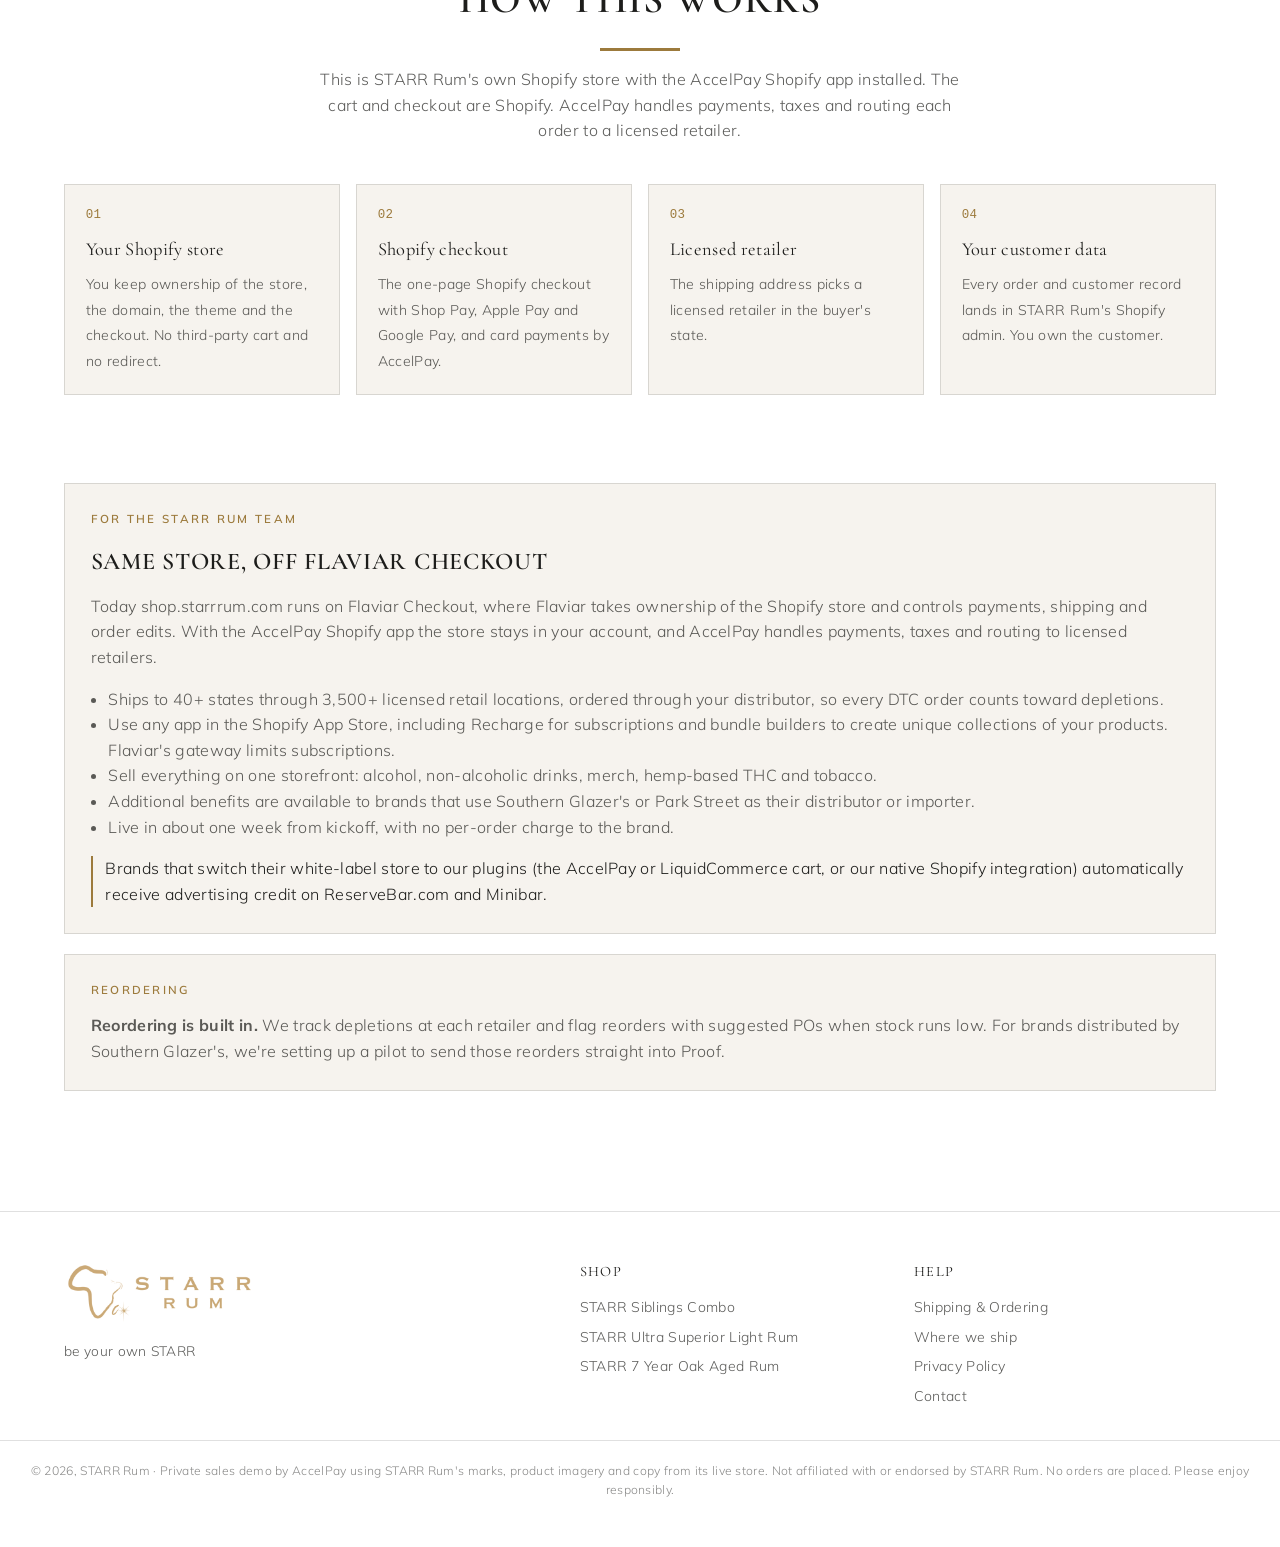
==== commit b56fafa0: "Update value props: Shopify apps, multi-category, distributor benefits" ====
--- a/index.html
+++ b/index.html
@@ -69,7 +69,7 @@
     <div class="eyebrow">For the STARR Rum team</div>
     <h2>Same store, off Flaviar Checkout</h2>
     <p style="margin:0 0 1rem">Today shop.starrrum.com runs on Flaviar Checkout, where Flaviar takes ownership of the Shopify store and controls payments, shipping and order edits. With the AccelPay Shopify app the store stays in your account, and AccelPay handles payments, taxes and routing to licensed retailers.</p>
-    <ul style="margin:0 0 1rem;padding-left:1.1rem"><li>Ships to 40+ states through 3,500+ licensed retail locations, ordered through your distributor, so every DTC order counts toward depletions.</li><li>Shop Pay, Apple Pay and Google Pay at checkout. Flaviar Checkout does not support Shop Pay or PayPal.</li><li>Live in about one week from kickoff, with no per-order charge to the brand.</li></ul>
+    <ul style="margin:0 0 1rem;padding-left:1.1rem"><li>Ships to 40+ states through 3,500+ licensed retail locations, ordered through your distributor, so every DTC order counts toward depletions.</li><li>Use any app in the Shopify App Store, including Recharge for subscriptions and bundle builders to create unique collections of your products. Flaviar's gateway limits subscriptions.</li><li>Sell everything on one storefront: alcohol, non-alcoholic drinks, merch, hemp-based THC and tobacco.</li><li>Additional benefits are available to brands that use Southern Glazer's or Park Street as their distributor or importer.</li><li>Live in about one week from kickoff, with no per-order charge to the brand.</li></ul>
     <p class="credit">Brands that switch their white-label store to our plugins (the AccelPay or LiquidCommerce cart, or our native Shopify integration) automatically receive advertising credit on ReserveBar.com and Minibar.</p>
   </div>
   <div class="panel">
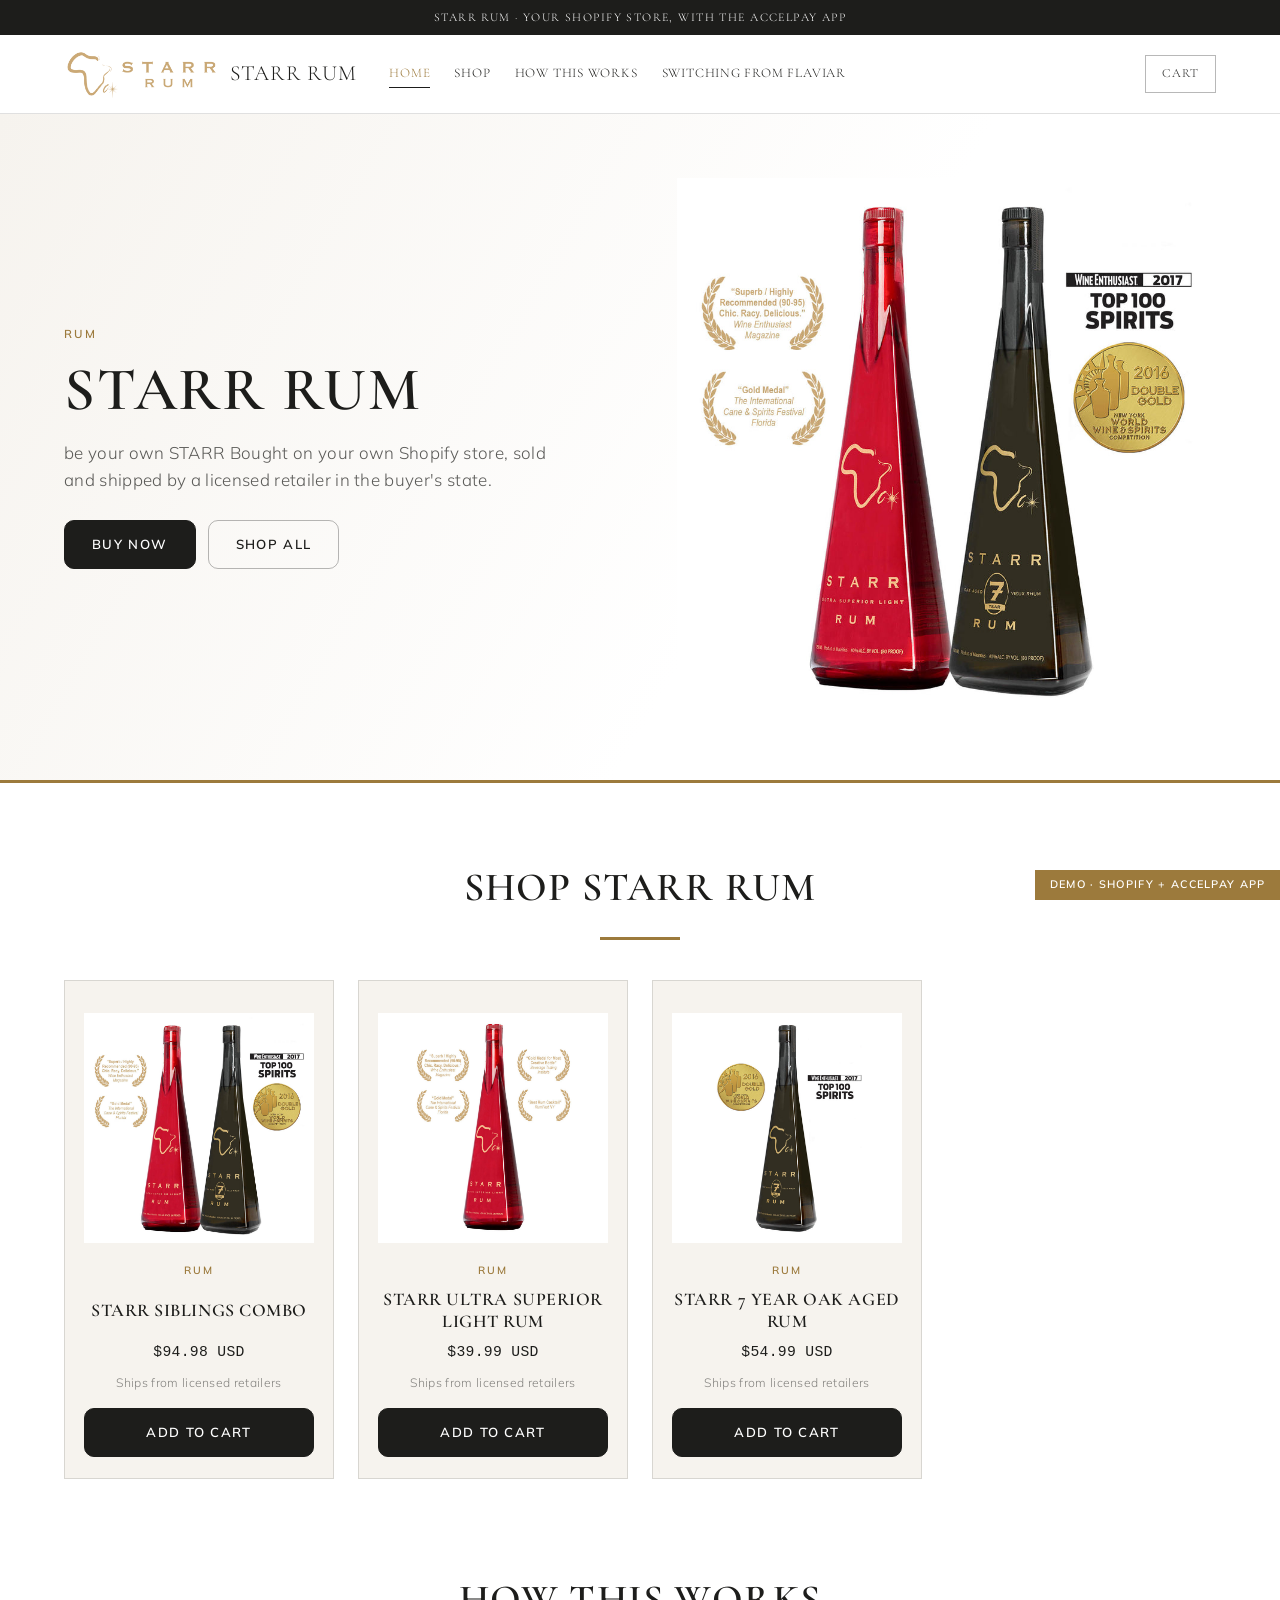
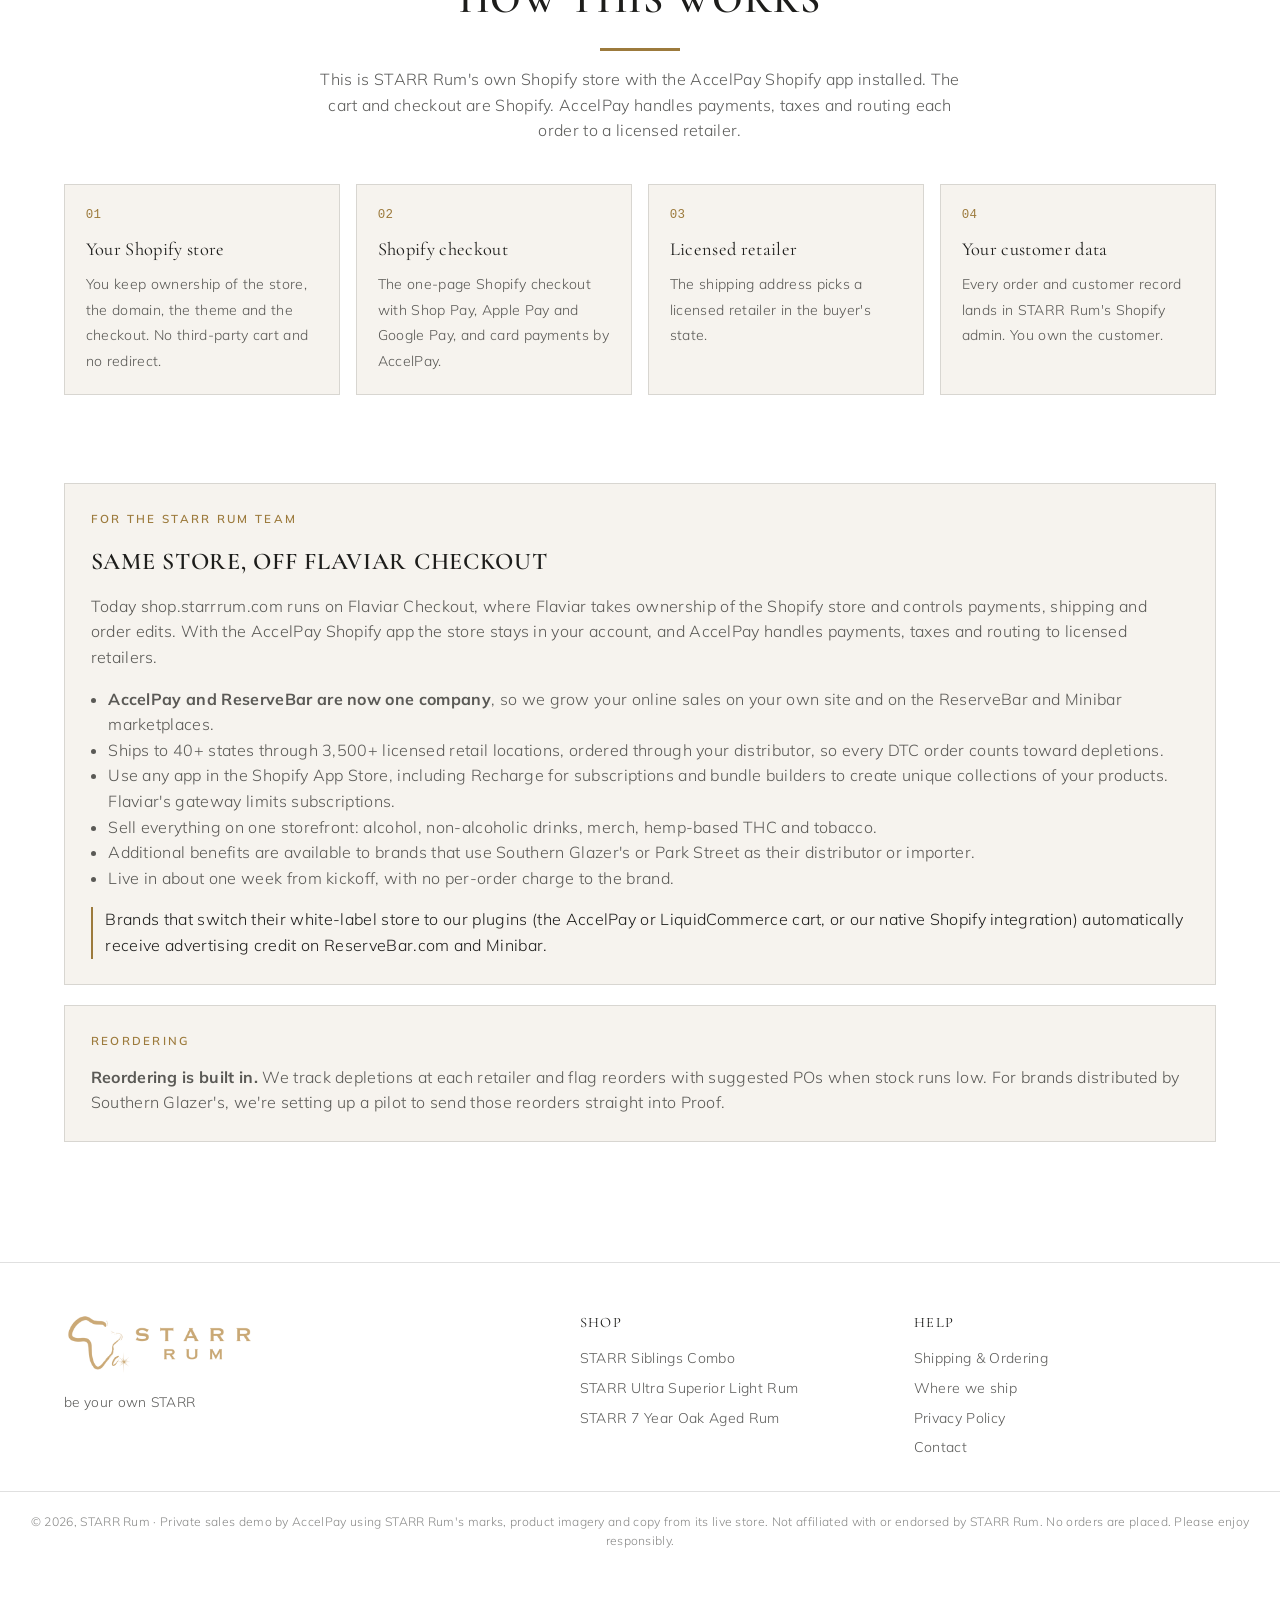
==== commit 343cc06f: "Lead with AccelPay + ReserveBar one-company value prop" ====
--- a/index.html
+++ b/index.html
@@ -69,7 +69,7 @@
     <div class="eyebrow">For the STARR Rum team</div>
     <h2>Same store, off Flaviar Checkout</h2>
     <p style="margin:0 0 1rem">Today shop.starrrum.com runs on Flaviar Checkout, where Flaviar takes ownership of the Shopify store and controls payments, shipping and order edits. With the AccelPay Shopify app the store stays in your account, and AccelPay handles payments, taxes and routing to licensed retailers.</p>
-    <ul style="margin:0 0 1rem;padding-left:1.1rem"><li>Ships to 40+ states through 3,500+ licensed retail locations, ordered through your distributor, so every DTC order counts toward depletions.</li><li>Use any app in the Shopify App Store, including Recharge for subscriptions and bundle builders to create unique collections of your products. Flaviar's gateway limits subscriptions.</li><li>Sell everything on one storefront: alcohol, non-alcoholic drinks, merch, hemp-based THC and tobacco.</li><li>Additional benefits are available to brands that use Southern Glazer's or Park Street as their distributor or importer.</li><li>Live in about one week from kickoff, with no per-order charge to the brand.</li></ul>
+    <ul style="margin:0 0 1rem;padding-left:1.1rem"><li><b>AccelPay and ReserveBar are now one company</b>, so we grow your online sales on your own site and on the ReserveBar and Minibar marketplaces.</li><li>Ships to 40+ states through 3,500+ licensed retail locations, ordered through your distributor, so every DTC order counts toward depletions.</li><li>Use any app in the Shopify App Store, including Recharge for subscriptions and bundle builders to create unique collections of your products. Flaviar's gateway limits subscriptions.</li><li>Sell everything on one storefront: alcohol, non-alcoholic drinks, merch, hemp-based THC and tobacco.</li><li>Additional benefits are available to brands that use Southern Glazer's or Park Street as their distributor or importer.</li><li>Live in about one week from kickoff, with no per-order charge to the brand.</li></ul>
     <p class="credit">Brands that switch their white-label store to our plugins (the AccelPay or LiquidCommerce cart, or our native Shopify integration) automatically receive advertising credit on ReserveBar.com and Minibar.</p>
   </div>
   <div class="panel">
